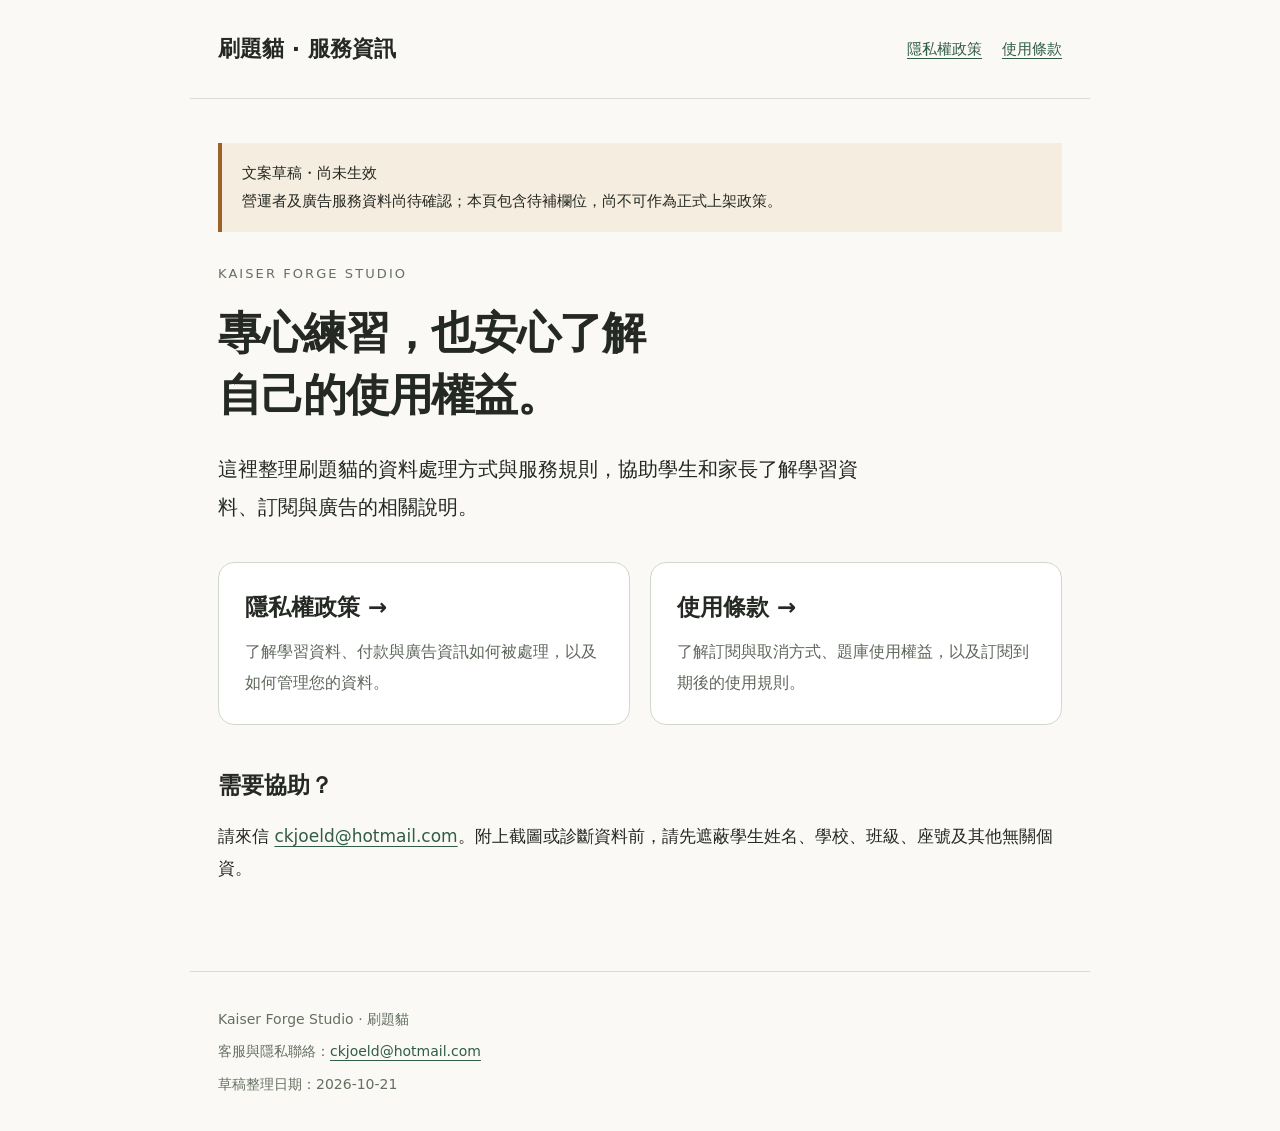
==== index.html @ 3359ed3a "feat(web): add draft legal information website" ====
<!doctype html>
<html lang="zh-Hant"><head><meta charset="utf-8"><meta name="viewport" content="width=device-width, initial-scale=1"><meta name="robots" content="noindex, nofollow"><meta name="description" content="刷題貓隱私權政策與使用條款草稿。"><title>服務資訊｜刷題貓</title><link rel="stylesheet" href="style.css"></head>
<body><a class="skip" href="#main">跳至主要內容</a><header><a class="brand" href="index.html">刷題貓<span aria-hidden="true"> · </span>服務資訊</a><nav aria-label="主要導覽"><a href="privacy.html">隱私權政策</a><a href="terms.html">使用條款</a></nav></header><main id="main"><aside class="notice" aria-label="草稿狀態">文案草稿・尚未生效<br>營運者及廣告服務資料尚待確認；本頁包含待補欄位，尚不可作為正式上架政策。</aside><p class="eyebrow">KAISER FORGE STUDIO</p><h1>專心練習，也安心了解<br>自己的使用權益。</h1><p class="intro">這裡整理刷題貓的資料處理方式與服務規則，協助學生和家長了解學習資料、訂閱與廣告的相關說明。</p><div class="cards"><a class="card" href="privacy.html"><h2>隱私權政策 →</h2><p>了解學習資料、付款與廣告資訊如何被處理，以及如何管理您的資料。</p></a><a class="card" href="terms.html"><h2>使用條款 →</h2><p>了解訂閱與取消方式、題庫使用權益，以及訂閱到期後的使用規則。</p></a></div><h2>需要協助？</h2><p>請來信 <a href="mailto:ckjoeld@hotmail.com">ckjoeld@hotmail.com</a>。附上截圖或診斷資料前，請先遮蔽學生姓名、學校、班級、座號及其他無關個資。</p></main><footer><p>Kaiser Forge Studio · 刷題貓</p><p>客服與隱私聯絡：<a href="mailto:ckjoeld@hotmail.com">ckjoeld@hotmail.com</a></p><p>草稿整理日期：2026-10-21</p></footer></body></html>
---- style.css ----
*{box-sizing:border-box}html{scroll-behavior:smooth}body{margin:0;background:#faf9f6;color:#252923;font:17px/1.9 system-ui,-apple-system,"PingFang TC","Microsoft JhengHei",sans-serif}a{color:#315d47;text-underline-offset:4px}a:hover{color:#142f22}a:focus-visible{outline:3px solid #9c622c;outline-offset:5px}header,main,footer{max-width:900px;margin:auto;padding:28px}header{display:flex;justify-content:space-between;gap:20px;align-items:center;border-bottom:1px solid #d9ddd6}.brand{font-size:22px;font-weight:750;text-decoration:none;color:#252923}nav{display:flex;gap:20px;flex-wrap:wrap;font-size:15px}.skip{position:absolute;left:12px;top:-100px}.skip:focus{top:8px;background:white;padding:10px;z-index:2}main{padding-top:44px;padding-bottom:70px}h1{font-size:clamp(30px,6vw,44px);line-height:1.4;letter-spacing:-.03em;margin:12px 0 24px}h2{font-size:23px;line-height:1.6;margin:42px 0 14px}p{margin:16px 0}li{margin:10px 0}ul{padding-left:26px}article{overflow-wrap:anywhere}.notice{padding:16px 20px;border-left:4px solid #9c622c;background:#f5eddf;font-size:15px;margin-bottom:30px}.eyebrow{font-size:13px;letter-spacing:.16em;color:#657061}.intro{font-size:20px;max-width:650px}.cards{display:grid;grid-template-columns:1fr 1fr;gap:20px;margin:36px 0}.card{display:block;text-decoration:none;border:1px solid #d1d7cd;border-radius:16px;padding:26px;background:#fff;color:inherit}.card:hover{border-color:#315d47}.card h2{margin:0 0 12px}.card p{margin:0;color:#5e685b;font-size:16px}footer{border-top:1px solid #d9ddd6;font-size:14px;color:#657061}footer p{margin:6px 0}@media(max-width:600px){header{align-items:flex-start;flex-direction:column}header,main,footer{padding-left:22px;padding-right:22px}.cards{grid-template-columns:1fr}nav{gap:16px}h2{font-size:21px}}
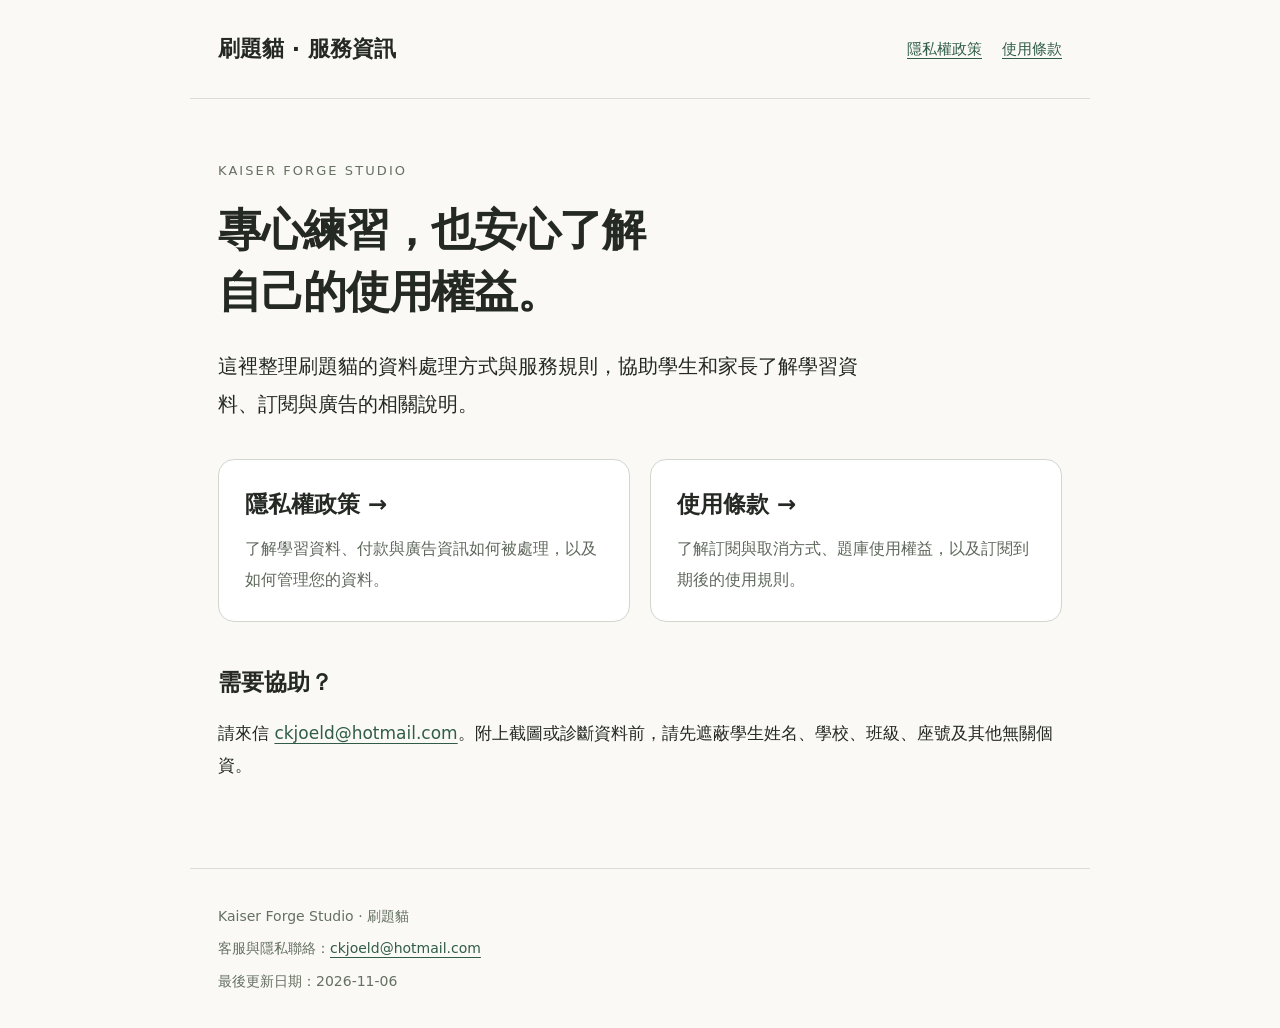
==== commit 80c2fef2: "docs(web): publish final privacy policy and terms 政策與條款最後更新日期、生效日期填 2026-11-06；移除草稿橫幅、noindex、 meta " ====
--- a/index.html
+++ b/index.html
@@ -1,3 +1,3 @@
 <!doctype html>
-<html lang="zh-Hant"><head><meta charset="utf-8"><meta name="viewport" content="width=device-width, initial-scale=1"><meta name="robots" content="noindex, nofollow"><meta name="description" content="刷題貓隱私權政策與使用條款草稿。"><title>服務資訊｜刷題貓</title><link rel="stylesheet" href="style.css"></head>
-<body><a class="skip" href="#main">跳至主要內容</a><header><a class="brand" href="index.html">刷題貓<span aria-hidden="true"> · </span>服務資訊</a><nav aria-label="主要導覽"><a href="privacy.html">隱私權政策</a><a href="terms.html">使用條款</a></nav></header><main id="main"><aside class="notice" aria-label="草稿狀態">文案草稿・尚未生效<br>營運者及廣告服務資料尚待確認；本頁包含待補欄位，尚不可作為正式上架政策。</aside><p class="eyebrow">KAISER FORGE STUDIO</p><h1>專心練習，也安心了解<br>自己的使用權益。</h1><p class="intro">這裡整理刷題貓的資料處理方式與服務規則，協助學生和家長了解學習資料、訂閱與廣告的相關說明。</p><div class="cards"><a class="card" href="privacy.html"><h2>隱私權政策 →</h2><p>了解學習資料、付款與廣告資訊如何被處理，以及如何管理您的資料。</p></a><a class="card" href="terms.html"><h2>使用條款 →</h2><p>了解訂閱與取消方式、題庫使用權益，以及訂閱到期後的使用規則。</p></a></div><h2>需要協助？</h2><p>請來信 <a href="mailto:ckjoeld@hotmail.com">ckjoeld@hotmail.com</a>。附上截圖或診斷資料前，請先遮蔽學生姓名、學校、班級、座號及其他無關個資。</p></main><footer><p>Kaiser Forge Studio · 刷題貓</p><p>客服與隱私聯絡：<a href="mailto:ckjoeld@hotmail.com">ckjoeld@hotmail.com</a></p><p>草稿整理日期：2026-10-21</p></footer></body></html>
+<html lang="zh-Hant"><head><meta charset="utf-8"><meta name="viewport" content="width=device-width, initial-scale=1"><meta name="description" content="刷題貓隱私權政策與使用條款。"><title>服務資訊｜刷題貓</title><link rel="stylesheet" href="style.css"></head>
+<body><a class="skip" href="#main">跳至主要內容</a><header><a class="brand" href="index.html">刷題貓<span aria-hidden="true"> · </span>服務資訊</a><nav aria-label="主要導覽"><a href="privacy.html">隱私權政策</a><a href="terms.html">使用條款</a></nav></header><main id="main"><p class="eyebrow">KAISER FORGE STUDIO</p><h1>專心練習，也安心了解<br>自己的使用權益。</h1><p class="intro">這裡整理刷題貓的資料處理方式與服務規則，協助學生和家長了解學習資料、訂閱與廣告的相關說明。</p><div class="cards"><a class="card" href="privacy.html"><h2>隱私權政策 →</h2><p>了解學習資料、付款與廣告資訊如何被處理，以及如何管理您的資料。</p></a><a class="card" href="terms.html"><h2>使用條款 →</h2><p>了解訂閱與取消方式、題庫使用權益，以及訂閱到期後的使用規則。</p></a></div><h2>需要協助？</h2><p>請來信 <a href="mailto:ckjoeld@hotmail.com">ckjoeld@hotmail.com</a>。附上截圖或診斷資料前，請先遮蔽學生姓名、學校、班級、座號及其他無關個資。</p></main><footer><p>Kaiser Forge Studio · 刷題貓</p><p>客服與隱私聯絡：<a href="mailto:ckjoeld@hotmail.com">ckjoeld@hotmail.com</a></p><p>最後更新日期：2026-11-06</p></footer></body></html>
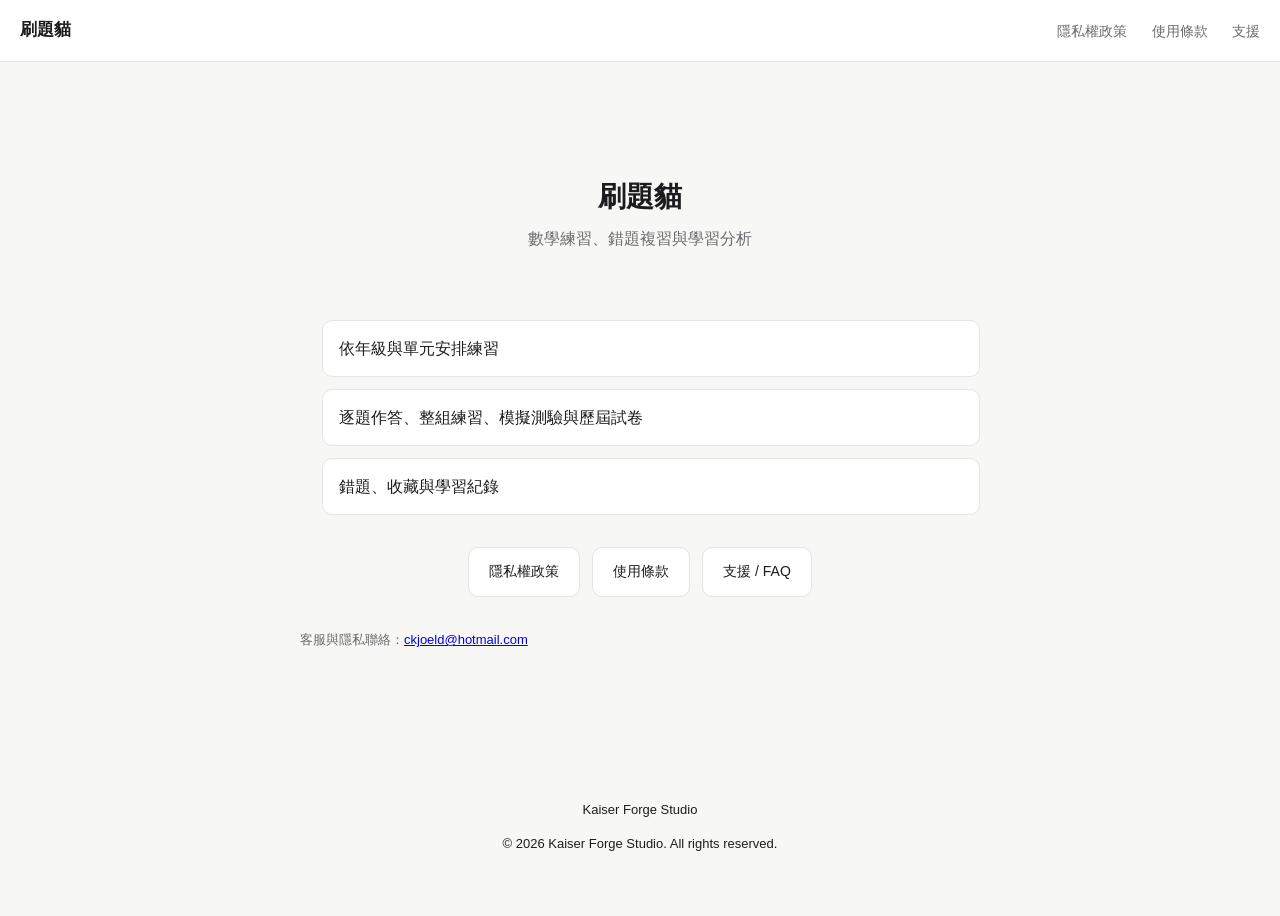
==== commit 6cdeaaf6: "feat(web): match Site Assistant layout, add support page and directory URLs 排版改為與案件助手一致（共用 style.css" ====
--- a/index.html
+++ b/index.html
@@ -1,3 +1,46 @@
 <!doctype html>
-<html lang="zh-Hant"><head><meta charset="utf-8"><meta name="viewport" content="width=device-width, initial-scale=1"><meta name="description" content="刷題貓隱私權政策與使用條款。"><title>服務資訊｜刷題貓</title><link rel="stylesheet" href="style.css"></head>
-<body><a class="skip" href="#main">跳至主要內容</a><header><a class="brand" href="index.html">刷題貓<span aria-hidden="true"> · </span>服務資訊</a><nav aria-label="主要導覽"><a href="privacy.html">隱私權政策</a><a href="terms.html">使用條款</a></nav></header><main id="main"><p class="eyebrow">KAISER FORGE STUDIO</p><h1>專心練習，也安心了解<br>自己的使用權益。</h1><p class="intro">這裡整理刷題貓的資料處理方式與服務規則，協助學生和家長了解學習資料、訂閱與廣告的相關說明。</p><div class="cards"><a class="card" href="privacy.html"><h2>隱私權政策 →</h2><p>了解學習資料、付款與廣告資訊如何被處理，以及如何管理您的資料。</p></a><a class="card" href="terms.html"><h2>使用條款 →</h2><p>了解訂閱與取消方式、題庫使用權益，以及訂閱到期後的使用規則。</p></a></div><h2>需要協助？</h2><p>請來信 <a href="mailto:ckjoeld@hotmail.com">ckjoeld@hotmail.com</a>。附上截圖或診斷資料前，請先遮蔽學生姓名、學校、班級、座號及其他無關個資。</p></main><footer><p>Kaiser Forge Studio · 刷題貓</p><p>客服與隱私聯絡：<a href="mailto:ckjoeld@hotmail.com">ckjoeld@hotmail.com</a></p><p>最後更新日期：2026-11-06</p></footer></body></html>
+<html lang="zh-Hant">
+<head>
+<meta charset="utf-8" />
+<meta name="viewport" content="width=device-width, initial-scale=1" />
+<title>刷題貓</title>
+<meta name="description" content="刷題貓 — 數學練習、錯題複習與學習分析 App。" />
+<link rel="stylesheet" href="style.css" />
+</head>
+<body>
+<header class="site-header">
+  <a class="brand" href="index.html">刷題貓</a>
+  <nav>
+    <a href="privacy/">隱私權政策</a>
+    <a href="terms/">使用條款</a>
+    <a href="support/">支援</a>
+  </nav>
+</header>
+
+<main class="page">
+  <section class="hero">
+    <h1>刷題貓</h1>
+    <p class="tagline">數學練習、錯題複習與學習分析</p>
+  </section>
+
+  <ul class="feature-list">
+    <li>依年級與單元安排練習</li>
+    <li>逐題作答、整組練習、模擬測驗與歷屆試卷</li>
+    <li>錯題、收藏與學習紀錄</li>
+  </ul>
+
+  <div class="card-links">
+    <a href="privacy/">隱私權政策</a>
+    <a href="terms/">使用條款</a>
+    <a href="support/">支援 / FAQ</a>
+  </div>
+
+  <p class="meta">客服與隱私聯絡：<a href="mailto:ckjoeld@hotmail.com">ckjoeld@hotmail.com</a></p>
+</main>
+
+<footer class="site-footer">
+  <p>Kaiser Forge Studio</p>
+  <p>&copy; 2026 Kaiser Forge Studio. All rights reserved.</p>
+</footer>
+</body>
+</html>
--- a/style.css
+++ b/style.css
@@ -1 +1,178 @@
-*{box-sizing:border-box}html{scroll-behavior:smooth}body{margin:0;background:#faf9f6;color:#252923;font:17px/1.9 system-ui,-apple-system,"PingFang TC","Microsoft JhengHei",sans-serif}a{color:#315d47;text-underline-offset:4px}a:hover{color:#142f22}a:focus-visible{outline:3px solid #9c622c;outline-offset:5px}header,main,footer{max-width:900px;margin:auto;padding:28px}header{display:flex;justify-content:space-between;gap:20px;align-items:center;border-bottom:1px solid #d9ddd6}.brand{font-size:22px;font-weight:750;text-decoration:none;color:#252923}nav{display:flex;gap:20px;flex-wrap:wrap;font-size:15px}.skip{position:absolute;left:12px;top:-100px}.skip:focus{top:8px;background:white;padding:10px;z-index:2}main{padding-top:44px;padding-bottom:70px}h1{font-size:clamp(30px,6vw,44px);line-height:1.4;letter-spacing:-.03em;margin:12px 0 24px}h2{font-size:23px;line-height:1.6;margin:42px 0 14px}p{margin:16px 0}li{margin:10px 0}ul{padding-left:26px}article{overflow-wrap:anywhere}.notice{padding:16px 20px;border-left:4px solid #9c622c;background:#f5eddf;font-size:15px;margin-bottom:30px}.eyebrow{font-size:13px;letter-spacing:.16em;color:#657061}.intro{font-size:20px;max-width:650px}.cards{display:grid;grid-template-columns:1fr 1fr;gap:20px;margin:36px 0}.card{display:block;text-decoration:none;border:1px solid #d1d7cd;border-radius:16px;padding:26px;background:#fff;color:inherit}.card:hover{border-color:#315d47}.card h2{margin:0 0 12px}.card p{margin:0;color:#5e685b;font-size:16px}footer{border-top:1px solid #d9ddd6;font-size:14px;color:#657061}footer p{margin:6px 0}@media(max-width:600px){header{align-items:flex-start;flex-direction:column}header,main,footer{padding-left:22px;padding-right:22px}.cards{grid-template-columns:1fr}nav{gap:16px}h2{font-size:21px}}
+:root {
+  color-scheme: light;
+  --bg: #f7f7f5;
+  --surface: #ffffff;
+  --text: #1c1c1e;
+  --text-muted: #6b6b6f;
+  --border: #e5e5e3;
+  --accent: #2563eb;
+  --max-width: 720px;
+}
+
+* {
+  box-sizing: border-box;
+}
+
+body {
+  margin: 0;
+  background: var(--bg);
+  color: var(--text);
+  font-family: -apple-system, BlinkMacSystemFont, "Segoe UI", "PingFang TC",
+    "Noto Sans TC", "Microsoft JhengHei", Roboto, Helvetica, Arial, sans-serif;
+  line-height: 1.7;
+  -webkit-font-smoothing: antialiased;
+}
+
+.page {
+  max-width: var(--max-width);
+  margin: 0 auto;
+  padding: 32px 20px 80px;
+}
+
+header.site-header {
+  display: flex;
+  align-items: center;
+  justify-content: space-between;
+  padding: 16px 20px;
+  border-bottom: 1px solid var(--border);
+  background: var(--surface);
+}
+
+header.site-header .brand {
+  font-weight: 700;
+  font-size: 17px;
+  color: var(--text);
+  text-decoration: none;
+}
+
+header.site-header nav a {
+  color: var(--text-muted);
+  text-decoration: none;
+  font-size: 14px;
+  margin-left: 20px;
+}
+
+header.site-header nav a:hover {
+  color: var(--accent);
+}
+
+h1 {
+  font-size: 28px;
+  margin-bottom: 4px;
+}
+
+h2 {
+  font-size: 19px;
+  margin-top: 40px;
+  margin-bottom: 12px;
+  padding-top: 8px;
+  border-top: 1px solid var(--border);
+}
+
+h2:first-of-type {
+  border-top: none;
+}
+
+p {
+  margin: 12px 0;
+  color: var(--text);
+}
+
+ul {
+  margin: 12px 0;
+  padding-left: 22px;
+}
+
+li {
+  margin: 4px 0;
+}
+
+.meta {
+  color: var(--text-muted);
+  font-size: 13px;
+  margin-bottom: 24px;
+}
+
+.tagline {
+  color: var(--text-muted);
+  font-size: 16px;
+  margin-top: 0;
+}
+
+.hero {
+  text-align: center;
+  padding: 56px 0 32px;
+}
+
+.hero .app-name-en {
+  color: var(--text-muted);
+  font-size: 15px;
+  margin-top: -4px;
+}
+
+.card-links {
+  display: flex;
+  flex-wrap: wrap;
+  gap: 12px;
+  justify-content: center;
+  margin: 32px 0;
+}
+
+.card-links a {
+  display: block;
+  padding: 12px 20px;
+  border: 1px solid var(--border);
+  border-radius: 10px;
+  background: var(--surface);
+  color: var(--text);
+  text-decoration: none;
+  font-size: 14px;
+}
+
+.card-links a:hover {
+  border-color: var(--accent);
+  color: var(--accent);
+}
+
+.feature-list {
+  display: grid;
+  gap: 12px;
+  margin: 24px 0;
+}
+
+.feature-list li {
+  list-style: none;
+  margin: 0;
+  padding: 14px 16px;
+  background: var(--surface);
+  border: 1px solid var(--border);
+  border-radius: 10px;
+}
+
+footer.site-footer {
+  text-align: center;
+  color: var(--text-muted);
+  font-size: 13px;
+  padding: 32px 20px 48px;
+}
+
+footer.site-footer a {
+  color: var(--text-muted);
+}
+
+.faq-item {
+  margin: 24px 0;
+}
+
+.faq-item h2 {
+  border-top: none;
+  padding-top: 0;
+  margin-top: 0;
+  font-size: 16px;
+}
+
+.faq-item + .faq-item h2 {
+  border-top: 1px solid var(--border);
+  padding-top: 24px;
+  margin-top: 24px;
+}
